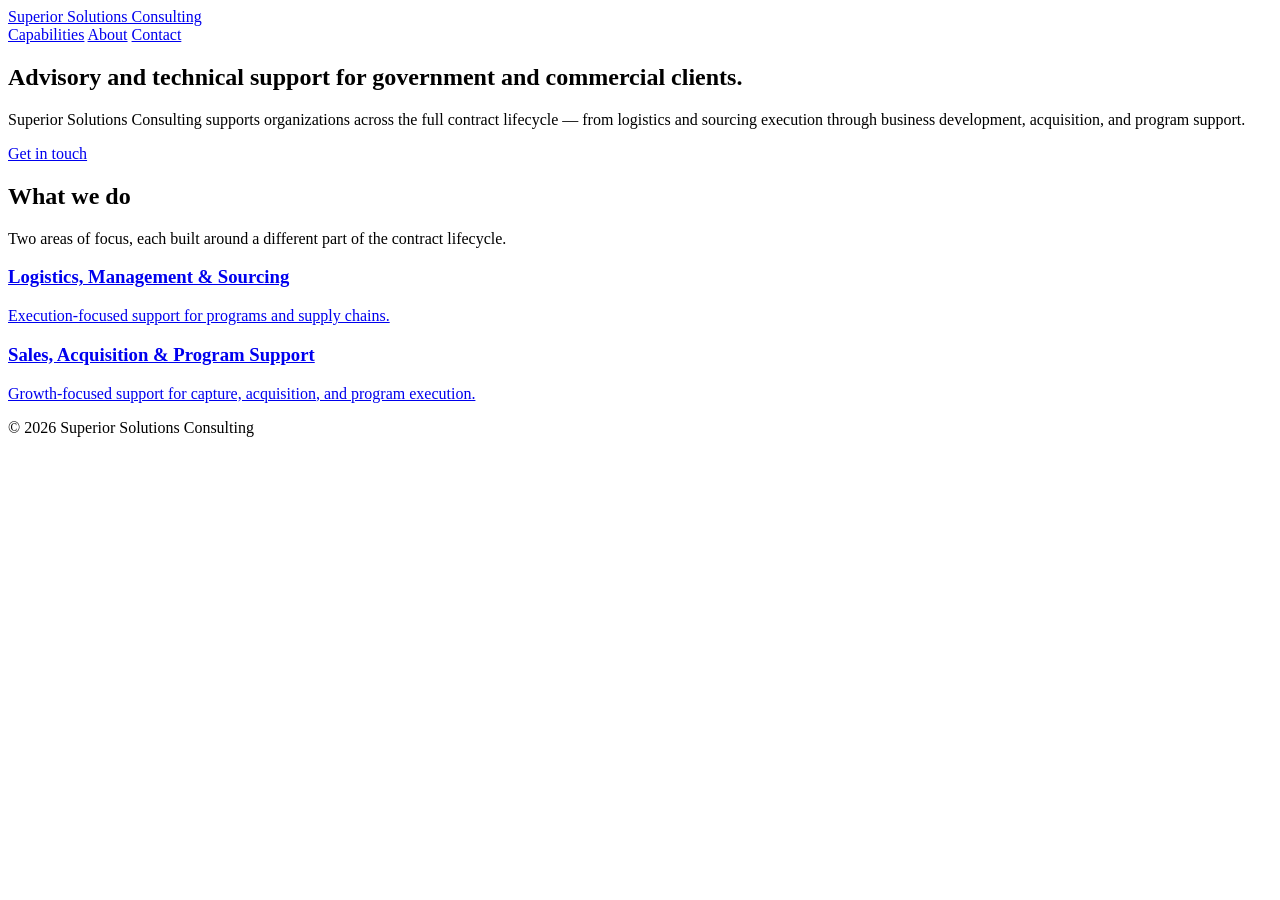
==== site/index.html @ b7c69f6f "Add initial Superior Solutions Consulting static site Co-Authored-By: Claude Opus 5.5 <noreply@anthr" ====
<!doctype html>
<html lang="en">
<head>
<meta charset="utf-8">
<meta name="viewport" content="width=device-width, initial-scale=1">
<title>Superior Solutions Consulting</title>
<meta name="description" content="Advisory and technical support services for government and commercial clients.">
<link rel="preconnect" href="https://fonts.googleapis.com">
<link rel="preconnect" href="https://fonts.gstatic.com" crossorigin>
<link href="https://fonts.googleapis.com/css2?family=IBM+Plex+Sans:wght@500;600&family=Source+Serif+4:ital,opsz,wght@0,8..60,400;1,8..60,400;0,8..60,600&display=swap" rel="stylesheet">
<link rel="stylesheet" href="css/style.css">
</head>
<body>

<header class="site-header">
  <div class="wrap">
    <a class="wordmark" href="index.html">Superior Solutions Consulting</a>
    <nav>
      <a href="capabilities.html">Capabilities</a>
      <a href="about.html">About</a>
      <a href="contact.html">Contact</a>
    </nav>
  </div>
</header>

<section class="hero">
  <div class="wrap">
    <h1>Advisory and technical support for government and commercial clients.</h1>
    <p class="lede">Superior Solutions Consulting supports organizations across the full contract lifecycle — from logistics and sourcing execution through business development, acquisition, and program support.</p>
    <a class="cta" href="contact.html">Get in touch</a>
  </div>
</section>

<section>
  <div class="wrap">
    <h2 class="section-title">What we do</h2>
    <p class="section-intro">Two areas of focus, each built around a different part of the contract lifecycle.</p>
    <div class="capability-grid">
      <a class="silo-card" href="capabilities.html#logistics">
        <h3>Logistics, Management &amp; Sourcing</h3>
        <p>Execution-focused support for programs and supply chains.</p>
      </a>
      <a class="silo-card" href="capabilities.html#acquisition">
        <h3>Sales, Acquisition &amp; Program Support</h3>
        <p>Growth-focused support for capture, acquisition, and program execution.</p>
      </a>
    </div>
  </div>
</section>

<footer class="site-footer">
  <div class="wrap">
    <span>© 2026 Superior Solutions Consulting</span>
  </div>
</footer>

</body>
</html>
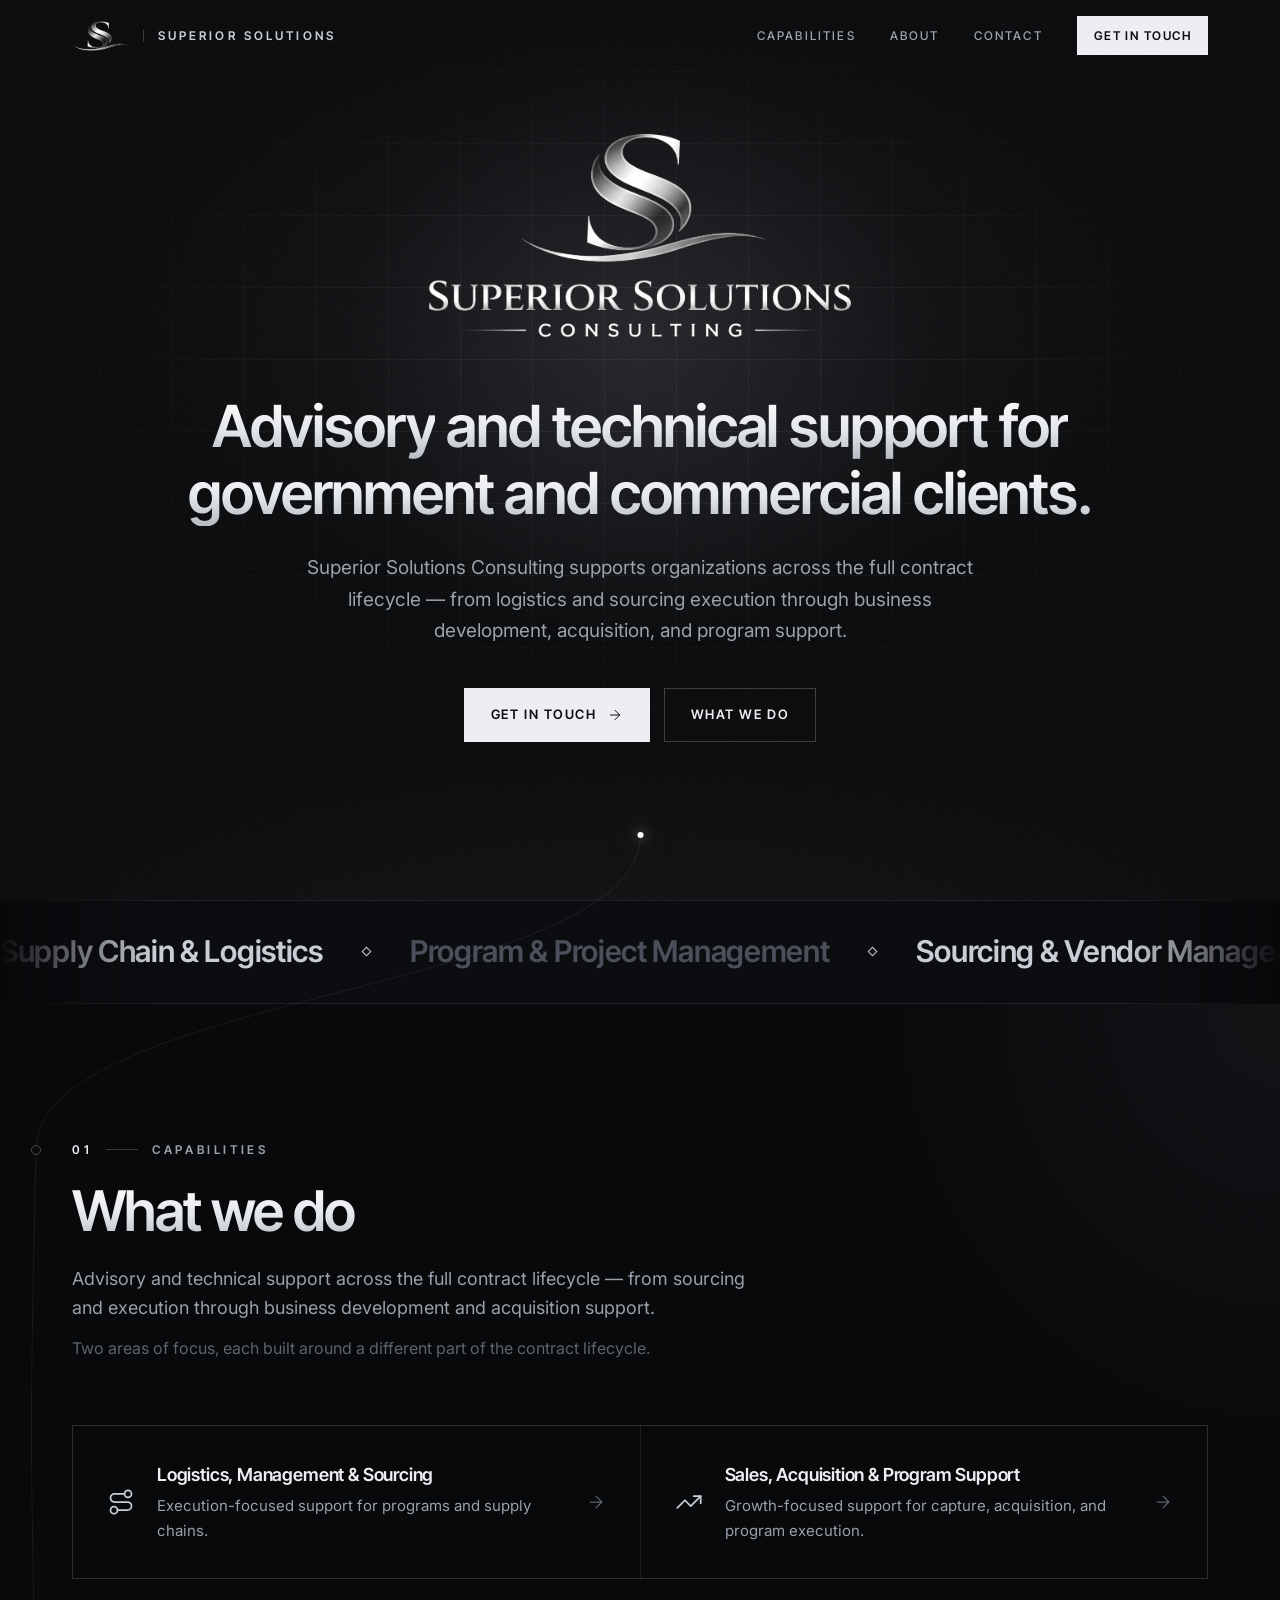
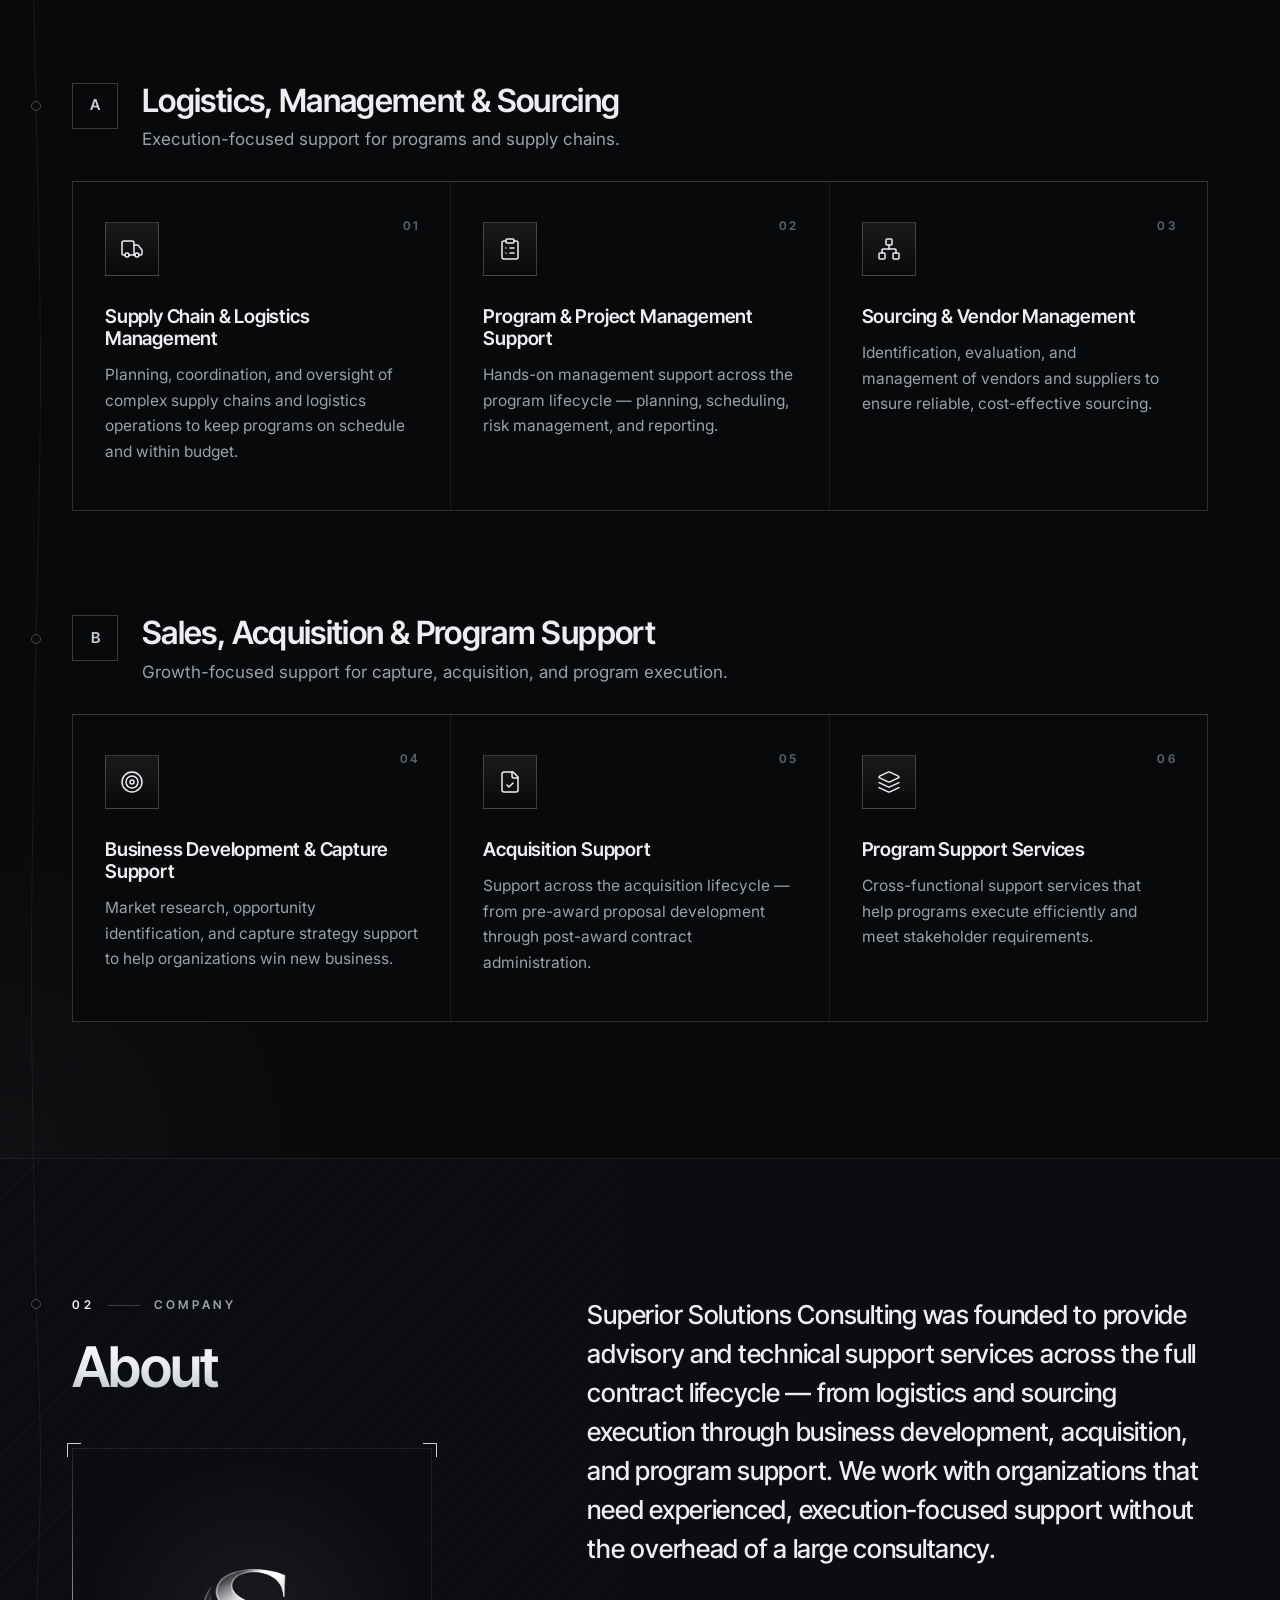
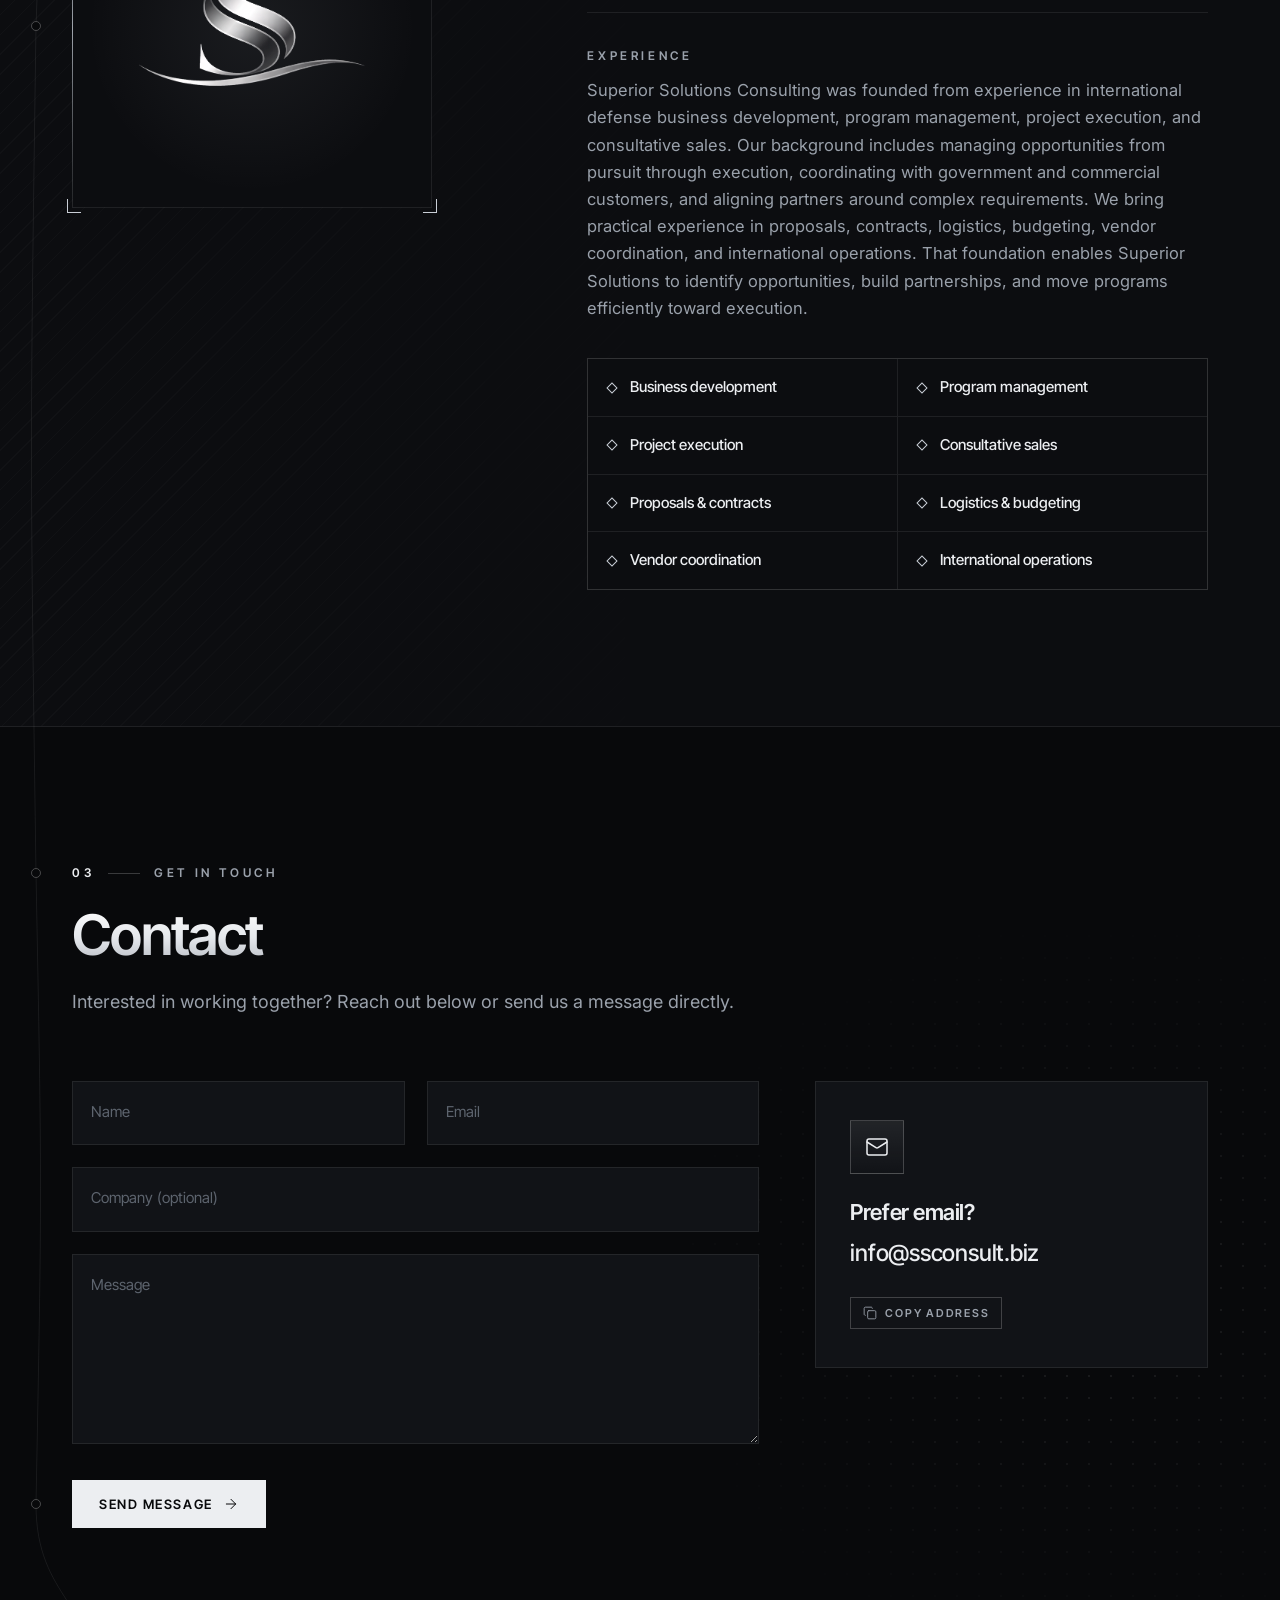
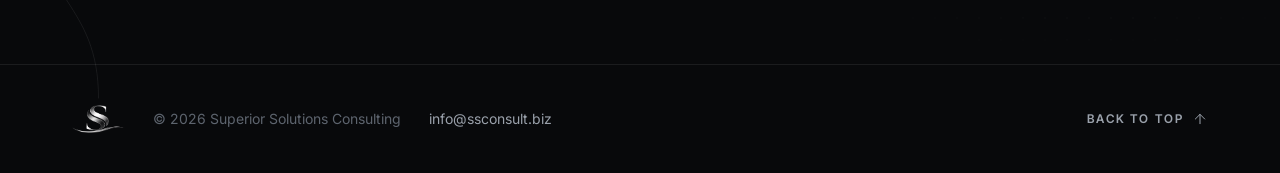
==== commit 09a33c46: "Redesign site as a single dark scrolling page Combine the four pages into one page with Capabilities" ====
--- a/site/index.html
+++ b/site/index.html
@@ -1,58 +1,284 @@
-<!doctype html>
+<!DOCTYPE html>
 <html lang="en">
 <head>
 <meta charset="utf-8">
 <meta name="viewport" content="width=device-width, initial-scale=1">
 <title>Superior Solutions Consulting</title>
 <meta name="description" content="Advisory and technical support services for government and commercial clients.">
+<meta name="theme-color" content="#08090b">
+<meta property="og:type" content="website">
+<meta property="og:title" content="Superior Solutions Consulting">
+<meta property="og:description" content="Advisory and technical support services for government and commercial clients.">
+<link rel="icon" type="image/png" href="favicon.png">
+<link rel="apple-touch-icon" href="apple-touch-icon.png">
 <link rel="preconnect" href="https://fonts.googleapis.com">
 <link rel="preconnect" href="https://fonts.gstatic.com" crossorigin>
-<link href="https://fonts.googleapis.com/css2?family=IBM+Plex+Sans:wght@500;600&family=Source+Serif+4:ital,opsz,wght@0,8..60,400;1,8..60,400;0,8..60,600&display=swap" rel="stylesheet">
+<link href="https://fonts.googleapis.com/css2?family=Inter:wght@400;500&family=Inter+Tight:wght@500;600;700&display=swap" rel="stylesheet">
 <link rel="stylesheet" href="css/style.css">
+<script>document.documentElement.classList.add('js');</script>
 </head>
 <body>
 
+<!-- Icon set: Lucide (ISC license), https://lucide.dev -->
+<svg width="0" height="0" style="position:absolute" aria-hidden="true">
+  <symbol id="i-route" viewBox="0 0 24 24"><circle cx="6" cy="19" r="3"/><path d="M9 19h8.5a3.5 3.5 0 0 0 0-7h-11a3.5 3.5 0 0 1 0-7H15"/><circle cx="18" cy="5" r="3"/></symbol>
+  <symbol id="i-trending" viewBox="0 0 24 24"><polyline points="22 7 13.5 15.5 8.5 10.5 2 17"/><polyline points="16 7 22 7 22 13"/></symbol>
+  <symbol id="i-truck" viewBox="0 0 24 24"><path d="M14 18V6a2 2 0 0 0-2-2H4a2 2 0 0 0-2 2v11a1 1 0 0 0 1 1h2"/><path d="M15 18H9"/><path d="M19 18h2a1 1 0 0 0 1-1v-3.65a1 1 0 0 0-.22-.624l-3.48-4.35A1 1 0 0 0 17.52 8H14"/><circle cx="17" cy="18" r="2"/><circle cx="7" cy="18" r="2"/></symbol>
+  <symbol id="i-clipboard" viewBox="0 0 24 24"><rect width="8" height="4" x="8" y="2" rx="1"/><path d="M16 4h2a2 2 0 0 1 2 2v14a2 2 0 0 1-2 2H6a2 2 0 0 1-2-2V6a2 2 0 0 1 2-2h2"/><path d="M12 11h4"/><path d="M12 16h4"/><path d="M8 11h.01"/><path d="M8 16h.01"/></symbol>
+  <symbol id="i-network" viewBox="0 0 24 24"><rect x="16" y="16" width="6" height="6" rx="1"/><rect x="2" y="16" width="6" height="6" rx="1"/><rect x="9" y="2" width="6" height="6" rx="1"/><path d="M5 16v-3a1 1 0 0 1 1-1h12a1 1 0 0 1 1 1v3"/><path d="M12 12V8"/></symbol>
+  <symbol id="i-target" viewBox="0 0 24 24"><circle cx="12" cy="12" r="10"/><circle cx="12" cy="12" r="6"/><circle cx="12" cy="12" r="2"/></symbol>
+  <symbol id="i-file-check" viewBox="0 0 24 24"><path d="M15 2H6a2 2 0 0 0-2 2v16a2 2 0 0 0 2 2h12a2 2 0 0 0 2-2V7Z"/><path d="M14 2v4a2 2 0 0 0 2 2h4"/><path d="m9 15 2 2 4-4"/></symbol>
+  <symbol id="i-layers" viewBox="0 0 24 24"><path d="M12.83 2.18a2 2 0 0 0-1.66 0L2.6 6.08a1 1 0 0 0 0 1.83l8.58 3.91a2 2 0 0 0 1.66 0l8.58-3.9a1 1 0 0 0 0-1.83Z"/><path d="m22 17.65-9.17 4.16a2 2 0 0 1-1.66 0L2 17.65"/><path d="m22 12.65-9.17 4.16a2 2 0 0 1-1.66 0L2 12.65"/></symbol>
+  <symbol id="i-mail" viewBox="0 0 24 24"><rect width="20" height="16" x="2" y="4" rx="2"/><path d="m22 7-8.97 5.7a1.94 1.94 0 0 1-2.06 0L2 7"/></symbol>
+  <symbol id="i-copy" viewBox="0 0 24 24"><rect width="14" height="14" x="8" y="8" rx="2"/><path d="M4 16c-1.1 0-2-.9-2-2V4c0-1.1.9-2 2-2h10c1.1 0 2 .9 2 2"/></symbol>
+  <symbol id="i-check" viewBox="0 0 24 24"><path d="M20 6 9 17l-5-5"/></symbol>
+  <symbol id="i-arrow" viewBox="0 0 24 24"><path d="M5 12h14"/><path d="m12 5 7 7-7 7"/></symbol>
+  <symbol id="i-arrow-up" viewBox="0 0 24 24"><path d="m5 12 7-7 7 7"/><path d="M12 19V5"/></symbol>
+</svg>
+
 <header class="site-header">
+  <div class="wrap header-inner">
+    <a class="brand" href="#top" aria-label="Superior Solutions Consulting — back to top">
+      <img src="Assets/ss-mark.png" alt="" width="607" height="321">
+      <span class="brand-name">Superior Solutions</span>
+    </a>
+    <button class="menu-toggle" type="button" aria-expanded="false" aria-controls="site-nav">
+      <span class="sr-only">Menu</span><span class="bar"></span><span class="bar"></span>
+    </button>
+    <nav id="site-nav" class="site-nav">
+      <a href="#capabilities">Capabilities</a>
+      <a href="#about">About</a>
+      <a href="#contact">Contact</a>
+      <a class="btn btn-small" href="#contact">Get in touch</a>
+    </nav>
+  </div>
+  <div class="scroll-progress" aria-hidden="true"></div>
+</header>
+
+<main>
+
+<!-- Hero -->
+<section id="top" class="hero">
+  <div class="hero-grid" aria-hidden="true"></div>
+  <div class="hero-grid hero-grid-lit" aria-hidden="true"></div>
+  <div class="hero-spot" aria-hidden="true"></div>
+  <div class="wrap hero-inner">
+    <div class="hero-logo-wrap reveal">
+      <img class="hero-logo" src="Assets/ss-logo-lockup.png" alt="Superior Solutions Consulting" width="1046" height="512">
+    </div>
+    <h1 class="split">Advisory and technical support for government and commercial clients.</h1>
+    <p class="lede reveal" style="--d: 5">Superior Solutions Consulting supports organizations across the full contract lifecycle — from logistics and sourcing execution through business development, acquisition, and program support.</p>
+    <div class="hero-actions reveal" style="--d: 6">
+      <a class="btn" href="#contact">Get in touch <svg class="icon"><use href="#i-arrow"/></svg></a>
+      <a class="btn btn-ghost" href="#capabilities">What we do</a>
+    </div>
+  </div>
+  <span class="thread-start" aria-hidden="true" data-thread-start></span>
+</section>
+
+<!-- Service ticker -->
+<div class="ticker" aria-hidden="true">
+  <div class="ticker-track">
+    <span>Supply Chain &amp; Logistics</span><i></i>
+    <span class="dim">Program &amp; Project Management</span><i></i>
+    <span>Sourcing &amp; Vendor Management</span><i></i>
+    <span class="dim">Business Development &amp; Capture</span><i></i>
+    <span>Acquisition Support</span><i></i>
+    <span class="dim">Program Support Services</span><i></i>
+    <span>Supply Chain &amp; Logistics</span><i></i>
+    <span class="dim">Program &amp; Project Management</span><i></i>
+    <span>Sourcing &amp; Vendor Management</span><i></i>
+    <span class="dim">Business Development &amp; Capture</span><i></i>
+    <span>Acquisition Support</span><i></i>
+    <span class="dim">Program Support Services</span><i></i>
+  </div>
+</div>
+
+<!-- Capabilities -->
+<section id="capabilities" class="section section-caps">
   <div class="wrap">
-    <a class="wordmark" href="index.html">Superior Solutions Consulting</a>
-    <nav>
-      <a href="capabilities.html">Capabilities</a>
-      <a href="about.html">About</a>
-      <a href="contact.html">Contact</a>
-    </nav>
-  </div>
-</header>
-
-<section class="hero">
+    <div class="section-head reveal">
+      <p class="eyebrow" data-node><span>01</span> Capabilities</p>
+      <h2>What we do</h2>
+      <p class="section-intro">Advisory and technical support across the full contract lifecycle — from sourcing and execution through business development and acquisition support.</p>
+      <p class="section-intro muted">Two areas of focus, each built around a different part of the contract lifecycle.</p>
+    </div>
+
+    <div class="silo-index">
+      <a class="silo-link spot reveal" href="#logistics">
+        <svg class="icon icon-lg"><use href="#i-route"/></svg>
+        <span><strong>Logistics, Management &amp; Sourcing</strong><em>Execution-focused support for programs and supply chains.</em></span>
+        <svg class="icon arrow"><use href="#i-arrow"/></svg>
+      </a>
+      <a class="silo-link spot reveal" href="#acquisition" style="--d: 1">
+        <svg class="icon icon-lg"><use href="#i-trending"/></svg>
+        <span><strong>Sales, Acquisition &amp; Program Support</strong><em>Growth-focused support for capture, acquisition, and program execution.</em></span>
+        <svg class="icon arrow"><use href="#i-arrow"/></svg>
+      </a>
+    </div>
+
+    <div class="silo" id="logistics">
+      <div class="silo-head reveal">
+        <span class="silo-num" data-node>A</span>
+        <div>
+          <h3>Logistics, Management &amp; Sourcing</h3>
+          <p>Execution-focused support for programs and supply chains.</p>
+        </div>
+      </div>
+      <ul class="service-grid">
+        <li class="service spot reveal">
+          <span class="service-no">01</span>
+          <span class="service-icon"><svg class="icon"><use href="#i-truck"/></svg></span>
+          <h4>Supply Chain &amp; Logistics Management</h4>
+          <p>Planning, coordination, and oversight of complex supply chains and logistics operations to keep programs on schedule and within budget.</p>
+        </li>
+        <li class="service spot reveal" style="--d: 1">
+          <span class="service-no">02</span>
+          <span class="service-icon"><svg class="icon"><use href="#i-clipboard"/></svg></span>
+          <h4>Program &amp; Project Management Support</h4>
+          <p>Hands-on management support across the program lifecycle — planning, scheduling, risk management, and reporting.</p>
+        </li>
+        <li class="service spot reveal" style="--d: 2">
+          <span class="service-no">03</span>
+          <span class="service-icon"><svg class="icon"><use href="#i-network"/></svg></span>
+          <h4>Sourcing &amp; Vendor Management</h4>
+          <p>Identification, evaluation, and management of vendors and suppliers to ensure reliable, cost-effective sourcing.</p>
+        </li>
+      </ul>
+    </div>
+
+    <div class="silo" id="acquisition">
+      <div class="silo-head reveal">
+        <span class="silo-num" data-node>B</span>
+        <div>
+          <h3>Sales, Acquisition &amp; Program Support</h3>
+          <p>Growth-focused support for capture, acquisition, and program execution.</p>
+        </div>
+      </div>
+      <ul class="service-grid">
+        <li class="service spot reveal">
+          <span class="service-no">04</span>
+          <span class="service-icon"><svg class="icon"><use href="#i-target"/></svg></span>
+          <h4>Business Development &amp; Capture Support</h4>
+          <p>Market research, opportunity identification, and capture strategy support to help organizations win new business.</p>
+        </li>
+        <li class="service spot reveal" style="--d: 1">
+          <span class="service-no">05</span>
+          <span class="service-icon"><svg class="icon"><use href="#i-file-check"/></svg></span>
+          <h4>Acquisition Support</h4>
+          <p>Support across the acquisition lifecycle — from pre-award proposal development through post-award contract administration.</p>
+        </li>
+        <li class="service spot reveal" style="--d: 2">
+          <span class="service-no">06</span>
+          <span class="service-icon"><svg class="icon"><use href="#i-layers"/></svg></span>
+          <h4>Program Support Services</h4>
+          <p>Cross-functional support services that help programs execute efficiently and meet stakeholder requirements.</p>
+        </li>
+      </ul>
+    </div>
+  </div>
+</section>
+
+<!-- About -->
+<section id="about" class="section section-alt">
+  <div class="wrap about-layout">
+    <div class="about-side">
+      <div class="section-head reveal">
+        <p class="eyebrow" data-node><span>02</span> Company</p>
+        <h2>About</h2>
+      </div>
+      <div class="emblem reveal" aria-hidden="true" data-node>
+        <span class="corner tl"></span><span class="corner tr"></span><span class="corner bl"></span><span class="corner br"></span>
+        <img src="Assets/ss-mark.png" alt="" width="607" height="321">
+      </div>
+    </div>
+    <div class="about-body">
+      <p class="about-lead reveal">Superior Solutions Consulting was founded to provide advisory and technical support services across the full contract lifecycle — from logistics and sourcing execution through business development, acquisition, and program support. We work with organizations that need experienced, execution-focused support without the overhead of a large consultancy.</p>
+
+      <div class="experience reveal">
+        <h3 class="mini-head">Experience</h3>
+        <p>Superior Solutions Consulting was founded from experience in international defense business development, program management, project execution, and consultative sales. Our background includes managing opportunities from pursuit through execution, coordinating with government and commercial customers, and aligning partners around complex requirements. We bring practical experience in proposals, contracts, logistics, budgeting, vendor coordination, and international operations. That foundation enables Superior Solutions to identify opportunities, build partnerships, and move programs efficiently toward execution.</p>
+      </div>
+
+      <ul class="expertise">
+        <li class="reveal">Business development</li>
+        <li class="reveal" style="--d: 1">Program management</li>
+        <li class="reveal" style="--d: 2">Project execution</li>
+        <li class="reveal" style="--d: 3">Consultative sales</li>
+        <li class="reveal" style="--d: 4">Proposals &amp; contracts</li>
+        <li class="reveal" style="--d: 5">Logistics &amp; budgeting</li>
+        <li class="reveal" style="--d: 6">Vendor coordination</li>
+        <li class="reveal" style="--d: 7">International operations</li>
+      </ul>
+    </div>
+  </div>
+</section>
+
+<!-- Contact -->
+<section id="contact" class="section section-contact">
   <div class="wrap">
-    <h1>Advisory and technical support for government and commercial clients.</h1>
-    <p class="lede">Superior Solutions Consulting supports organizations across the full contract lifecycle — from logistics and sourcing execution through business development, acquisition, and program support.</p>
-    <a class="cta" href="contact.html">Get in touch</a>
-  </div>
-</section>
-
-<section>
-  <div class="wrap">
-    <h2 class="section-title">What we do</h2>
-    <p class="section-intro">Two areas of focus, each built around a different part of the contract lifecycle.</p>
-    <div class="capability-grid">
-      <a class="silo-card" href="capabilities.html#logistics">
-        <h3>Logistics, Management &amp; Sourcing</h3>
-        <p>Execution-focused support for programs and supply chains.</p>
-      </a>
-      <a class="silo-card" href="capabilities.html#acquisition">
-        <h3>Sales, Acquisition &amp; Program Support</h3>
-        <p>Growth-focused support for capture, acquisition, and program execution.</p>
-      </a>
-    </div>
-  </div>
-</section>
+    <div class="section-head reveal">
+      <p class="eyebrow" data-node><span>03</span> Get in touch</p>
+      <h2>Contact</h2>
+      <p class="section-intro">Interested in working together? Reach out below or send us a message directly.</p>
+    </div>
+
+    <div class="contact-layout">
+      <form class="contact-form reveal" name="contact" method="POST" data-netlify="true" netlify-honeypot="bot-field">
+        <input type="hidden" name="form-name" value="contact">
+        <p class="hidden">
+          <label>Don't fill this out if you're human: <input name="bot-field"></label>
+        </p>
+
+        <div class="field-row">
+          <div class="field">
+            <input type="text" id="name" name="name" autocomplete="name" placeholder=" " required>
+            <label for="name">Name</label>
+          </div>
+          <div class="field">
+            <input type="email" id="email" name="email" autocomplete="email" placeholder=" " required>
+            <label for="email">Email</label>
+          </div>
+        </div>
+
+        <div class="field">
+          <input type="text" id="company" name="company" autocomplete="organization" placeholder=" ">
+          <label for="company">Company (optional)</label>
+        </div>
+
+        <div class="field">
+          <textarea id="message" name="message" placeholder=" " required></textarea>
+          <label for="message">Message</label>
+        </div>
+
+        <button class="btn" type="submit" data-node>Send message <svg class="icon"><use href="#i-arrow"/></svg></button>
+      </form>
+
+      <aside class="contact-direct spot reveal" style="--d: 1">
+        <span class="service-icon"><svg class="icon"><use href="#i-mail"/></svg></span>
+        <h3>Prefer email?</h3>
+        <a class="email-link" href="mailto:info@ssconsult.biz">info@ssconsult.biz</a>
+        <button class="copy-btn" type="button" data-copy="info@ssconsult.biz">
+          <svg class="icon"><use href="#i-copy"/></svg><span>Copy address</span>
+        </button>
+      </aside>
+    </div>
+  </div>
+</section>
+
+</main>
 
 <footer class="site-footer">
-  <div class="wrap">
-    <span>© 2026 Superior Solutions Consulting</span>
+  <div class="wrap footer-inner">
+    <a class="footer-brand" href="#top" aria-label="Back to top">
+      <img class="footer-mark" src="Assets/ss-mark.png" alt="" width="607" height="321" data-thread-end>
+    </a>
+    <span class="footer-copy">© 2026 Superior Solutions Consulting</span>
+    <a class="footer-mail" href="mailto:info@ssconsult.biz">info@ssconsult.biz</a>
+    <a class="to-top" href="#top">Back to top <svg class="icon"><use href="#i-arrow-up"/></svg></a>
   </div>
 </footer>
 
+<script src="js/main.js" defer></script>
 </body>
 </html>
--- a/site/css/style.css
+++ b/site/css/style.css
@@ -0,0 +1,886 @@
+/* Superior Solutions Consulting — site styles */
+
+@property --spin {
+  syntax: '<angle>';
+  inherits: false;
+  initial-value: 0deg;
+}
+
+:root {
+  --bg: #08090b;
+  --bg-alt: #0c0d10;
+  --surface: #111317;
+  --surface-hi: #16191e;
+  --text: #eceef1;
+  --muted: #9aa1ab;
+  --faint: #5d646e;
+  --silver: #c9ced6;
+  --chrome: linear-gradient(180deg, #ffffff 0%, #e4e7eb 55%, #b4b9c1 100%);
+  --line: rgba(255, 255, 255, 0.08);
+  --line-strong: rgba(255, 255, 255, 0.2);
+  --glow: rgba(214, 220, 230, 0.55);
+  --max: 1200px;
+  --measure: 680px;
+  --header-h: 72px;
+  --ease: cubic-bezier(.2, .7, .1, 1);
+  --sans: 'Inter', -apple-system, 'Segoe UI', Roboto, sans-serif;
+  --display: 'Inter Tight', 'Inter', -apple-system, 'Segoe UI', sans-serif;
+  color-scheme: dark;
+}
+
+* { box-sizing: border-box; }
+
+html {
+  -webkit-text-size-adjust: 100%;
+  scroll-behavior: smooth;
+  scroll-padding-top: var(--header-h);
+}
+
+body {
+  position: relative;
+  margin: 0;
+  background: var(--bg);
+  color: var(--text);
+  font-family: var(--sans);
+  font-size: 17px;
+  line-height: 1.65;
+  -webkit-font-smoothing: antialiased;
+  overflow-x: hidden;
+}
+
+/* Film grain over the whole page */
+body::after {
+  content: "";
+  position: fixed;
+  inset: 0;
+  z-index: 100;
+  pointer-events: none;
+  opacity: .05;
+  background-image: url("data:image/svg+xml,%3Csvg xmlns='http://www.w3.org/2000/svg' width='180' height='180'%3E%3Cfilter id='n'%3E%3CfeTurbulence type='fractalNoise' baseFrequency='.85' numOctaves='3' stitchTiles='stitch'/%3E%3CfeColorMatrix values='0 0 0 0 1 0 0 0 0 1 0 0 0 0 1 0 0 0 .9 0'/%3E%3C/filter%3E%3Crect width='100%25' height='100%25' filter='url(%23n)'/%3E%3C/svg%3E");
+}
+
+h1, h2, h3, h4 {
+  font-family: var(--display);
+  margin: 0;
+  letter-spacing: -0.02em;
+  line-height: 1.15;
+}
+
+p { margin: 0; }
+a { color: inherit; text-decoration: none; }
+img { max-width: 100%; height: auto; display: block; }
+
+::selection { background: var(--silver); color: var(--bg); }
+
+:focus-visible { outline: 1px solid var(--silver); outline-offset: 3px; }
+
+.wrap {
+  max-width: var(--max);
+  margin: 0 auto;
+  padding: 0 32px;
+}
+
+.sr-only, .hidden {
+  position: absolute;
+  width: 1px; height: 1px;
+  overflow: hidden;
+  clip: rect(0 0 0 0);
+  white-space: nowrap;
+}
+
+
+/* Icons */
+.icon {
+  width: 20px; height: 20px;
+  fill: none;
+  stroke: currentColor;
+  stroke-width: 1.5;
+  stroke-linecap: round;
+  stroke-linejoin: round;
+  flex-shrink: 0;
+}
+.icon-lg { width: 28px; height: 28px; }
+
+/* Buttons */
+.btn {
+  position: relative;
+  overflow: hidden;
+  display: inline-flex;
+  align-items: center;
+  gap: 10px;
+  padding: 15px 26px;
+  background: var(--text);
+  color: var(--bg);
+  border: 1px solid var(--text);
+  font-family: var(--display);
+  font-size: 13px;
+  font-weight: 600;
+  letter-spacing: 0.12em;
+  text-transform: uppercase;
+  cursor: pointer;
+  transition: background .3s, color .3s, border-color .3s, box-shadow .3s;
+}
+.btn::before {
+  content: "";
+  position: absolute;
+  top: 0; bottom: 0; left: -60%;
+  width: 40%;
+  background: linear-gradient(100deg, transparent, rgba(255,255,255,.55), transparent);
+  transform: skewX(-20deg);
+  transition: left .7s var(--ease);
+  pointer-events: none;
+}
+.btn:hover::before { left: 130%; }
+.btn .icon { width: 16px; height: 16px; transition: transform .3s var(--ease); }
+.btn:hover { box-shadow: 0 0 32px rgba(214, 220, 230, .25); }
+.btn:hover .icon { transform: translateX(4px); }
+.btn-ghost { background: transparent; color: var(--text); border-color: var(--line-strong); }
+.btn-ghost::before { background: linear-gradient(100deg, transparent, rgba(255,255,255,.12), transparent); }
+.btn-ghost:hover { border-color: var(--text); box-shadow: none; }
+.btn-small { padding: 9px 16px; font-size: 12px; }
+
+/* Header */
+.site-header {
+  position: fixed;
+  inset: 0 0 auto 0;
+  z-index: 50;
+  height: var(--header-h);
+  border-bottom: 1px solid transparent;
+  transition: background .3s, border-color .3s, transform .45s var(--ease);
+}
+.site-header.scrolled {
+  background: rgba(8, 9, 11, 0.8);
+  -webkit-backdrop-filter: blur(14px);
+  backdrop-filter: blur(14px);
+  border-bottom-color: var(--line);
+}
+.site-header.tucked { transform: translateY(-100%); }
+.scroll-progress {
+  position: absolute;
+  left: 0; bottom: -1px;
+  height: 1px; width: 100%;
+  background: linear-gradient(90deg, transparent, var(--silver));
+  transform-origin: left;
+  transform: scaleX(var(--progress, 0));
+}
+.header-inner {
+  height: 100%;
+  display: flex;
+  align-items: center;
+  justify-content: space-between;
+  gap: 24px;
+}
+.brand { display: flex; align-items: center; gap: 14px; }
+.brand img { height: 30px; width: auto; }
+.brand-name {
+  padding-left: 14px;
+  border-left: 1px solid var(--line-strong);
+  font-family: var(--display);
+  font-size: 12px;
+  font-weight: 600;
+  line-height: 1;
+  letter-spacing: 0.26em;
+  text-transform: uppercase;
+  color: var(--silver);
+}
+.site-nav { display: flex; align-items: center; gap: 34px; }
+.site-nav a:not(.btn) {
+  position: relative;
+  font-family: var(--display);
+  font-size: 12px;
+  font-weight: 500;
+  letter-spacing: 0.18em;
+  text-transform: uppercase;
+  color: var(--muted);
+  transition: color .2s;
+}
+.site-nav a:not(.btn)::after {
+  content: "";
+  position: absolute;
+  left: 0; right: 100%; bottom: -8px;
+  height: 1px;
+  background: var(--text);
+  transition: right .35s var(--ease);
+}
+.site-nav a:not(.btn):hover,
+.site-nav a.active { color: var(--text); }
+.site-nav a:not(.btn):hover::after,
+.site-nav a.active::after { right: 0; }
+
+.menu-toggle {
+  display: none;
+  width: 44px; height: 44px;
+  background: none;
+  border: 1px solid var(--line-strong);
+  cursor: pointer;
+  padding: 0;
+  position: relative;
+}
+.menu-toggle .bar {
+  position: absolute;
+  left: 12px; right: 12px;
+  height: 1px;
+  background: var(--text);
+  transition: transform .25s, top .25s;
+}
+.menu-toggle .bar:nth-of-type(2) { top: 17px; }
+.menu-toggle .bar:nth-of-type(3) { top: 25px; }
+.menu-toggle[aria-expanded="true"] .bar:nth-of-type(2) { top: 21px; transform: rotate(45deg); }
+.menu-toggle[aria-expanded="true"] .bar:nth-of-type(3) { top: 21px; transform: rotate(-45deg); }
+
+/* Hero */
+.hero {
+  --hx: 50%;
+  --hy: 40%;
+  position: relative;
+  min-height: 100vh;
+  min-height: 100svh;
+  display: flex;
+  align-items: center;
+  padding: calc(var(--header-h) + 40px) 0 140px;
+  overflow: hidden;
+  background:
+    radial-gradient(ellipse 60% 50% at 50% 36%, rgba(201, 206, 214, 0.07), transparent 70%),
+    radial-gradient(ellipse 80% 40% at 50% 110%, rgba(201, 206, 214, 0.05), transparent 70%),
+    var(--bg);
+}
+.hero-grid {
+  position: absolute;
+  inset: -1px;
+  background-image:
+    linear-gradient(rgba(255,255,255,.06) 1px, transparent 1px),
+    linear-gradient(90deg, rgba(255,255,255,.06) 1px, transparent 1px);
+  background-size: 72px 72px;
+  background-position: center top;
+  -webkit-mask-image: radial-gradient(ellipse 70% 60% at 50% 42%, #000 15%, transparent 75%);
+  mask-image: radial-gradient(ellipse 70% 60% at 50% 42%, #000 15%, transparent 75%);
+}
+/* A brighter copy of the grid that only shows around the cursor */
+.hero-grid-lit {
+  background-image:
+    linear-gradient(rgba(255,255,255,.22) 1px, transparent 1px),
+    linear-gradient(90deg, rgba(255,255,255,.22) 1px, transparent 1px);
+  -webkit-mask-image: radial-gradient(circle 260px at var(--hx) var(--hy), #000, transparent 70%);
+  mask-image: radial-gradient(circle 260px at var(--hx) var(--hy), #000, transparent 70%);
+  opacity: 0;
+  transition: opacity .6s;
+}
+.hero:hover .hero-grid-lit { opacity: 1; }
+.hero-spot {
+  position: absolute;
+  inset: 0;
+  background: radial-gradient(circle 420px at var(--hx) var(--hy), rgba(214, 220, 230, .07), transparent 70%);
+  pointer-events: none;
+}
+.hero-inner {
+  position: relative;
+  display: flex;
+  flex-direction: column;
+  align-items: center;
+  text-align: center;
+}
+.hero-logo-wrap {
+  margin-bottom: 52px;
+  perspective: 900px;
+}
+.hero-logo {
+  width: min(430px, 76vw);
+  transform: rotateX(var(--tx, 0deg)) rotateY(var(--ty, 0deg));
+  transition: transform .5s var(--ease);
+  animation: float 7s ease-in-out infinite;
+}
+@keyframes float {
+  50% { translate: 0 -8px; }
+}
+.hero h1 {
+  max-width: 1000px;
+  font-size: clamp(32px, 5vw, 58px);
+  font-weight: 600;
+}
+.hero h1 .w {
+  display: inline-block;
+  background: var(--chrome);
+  -webkit-background-clip: text;
+  background-clip: text;
+  color: transparent;
+}
+.no-split .hero h1, .hero h1:not(.is-split) {
+  background: var(--chrome);
+  -webkit-background-clip: text;
+  background-clip: text;
+  color: transparent;
+}
+.hero .lede {
+  max-width: var(--measure);
+  margin-top: 26px;
+  font-size: clamp(17px, 1.6vw, 19px);
+  color: var(--muted);
+}
+.hero-actions { display: flex; flex-wrap: wrap; justify-content: center; gap: 14px; margin-top: 42px; }
+
+/* Invisible anchor where the scroll thread begins */
+.thread-start {
+  position: absolute;
+  left: 50%; bottom: 64px;
+  width: 1px; height: 1px;
+}
+
+/* Ticker */
+.ticker {
+  position: relative;
+  overflow: hidden;
+  padding: 26px 0;
+  border-top: 1px solid var(--line);
+  border-bottom: 1px solid var(--line);
+  background: var(--bg-alt);
+  -webkit-mask-image: linear-gradient(90deg, transparent, #000 12%, #000 88%, transparent);
+  mask-image: linear-gradient(90deg, transparent, #000 12%, #000 88%, transparent);
+}
+.ticker-track {
+  display: flex;
+  align-items: center;
+  gap: 40px;
+  width: max-content;
+  animation: ticker 48s linear infinite;
+}
+.ticker:hover .ticker-track { animation-play-state: paused; }
+.ticker span {
+  font-family: var(--display);
+  font-size: clamp(20px, 2.4vw, 30px);
+  font-weight: 600;
+  letter-spacing: -0.01em;
+  white-space: nowrap;
+  color: var(--silver);
+}
+.ticker span.dim { color: #4a5059; }
+.ticker i {
+  width: 7px; height: 7px;
+  border: 1px solid var(--silver);
+  transform: rotate(45deg);
+  flex-shrink: 0;
+}
+@keyframes ticker { to { transform: translateX(calc(-50% - 20px)); } }
+
+/* Sections */
+.section { position: relative; padding: 136px 0; }
+.section > .wrap { position: relative; }
+.section-alt { background: var(--bg-alt); border-top: 1px solid var(--line); border-bottom: 1px solid var(--line); }
+
+/* Background textures */
+.section-caps::before {
+  content: "";
+  position: absolute;
+  inset: 0;
+  pointer-events: none;
+  background:
+    radial-gradient(ellipse 50% 40% at 100% 0%, rgba(201, 206, 214, .05), transparent 70%),
+    radial-gradient(ellipse 40% 30% at 0% 100%, rgba(201, 206, 214, .04), transparent 70%);
+}
+.section-alt::before {
+  content: "";
+  position: absolute;
+  inset: 0;
+  pointer-events: none;
+  background-image: repeating-linear-gradient(135deg, rgba(255,255,255,.022) 0 1px, transparent 1px 14px);
+  -webkit-mask-image: linear-gradient(90deg, #000, transparent 65%);
+  mask-image: linear-gradient(90deg, #000, transparent 65%);
+}
+.section-contact::before {
+  content: "";
+  position: absolute;
+  inset: 0;
+  pointer-events: none;
+  background-image: radial-gradient(rgba(255,255,255,.09) 1px, transparent 1px);
+  background-size: 22px 22px;
+  -webkit-mask-image: radial-gradient(ellipse 50% 60% at 85% 60%, #000, transparent 70%);
+  mask-image: radial-gradient(ellipse 50% 60% at 85% 60%, #000, transparent 70%);
+}
+
+.section-head { margin-bottom: 64px; }
+.eyebrow {
+  display: flex;
+  align-items: center;
+  gap: 14px;
+  margin-bottom: 20px;
+  font-family: var(--display);
+  font-size: 12px;
+  font-weight: 600;
+  letter-spacing: 0.3em;
+  text-transform: uppercase;
+  color: var(--muted);
+}
+.eyebrow span { display: inline-flex; align-items: center; gap: 14px; color: var(--text); }
+.eyebrow span::after {
+  content: "";
+  width: 32px; height: 1px;
+  background: var(--line-strong);
+  transition: width .6s var(--ease), background .6s;
+}
+.eyebrow.lit span::after { width: 56px; background: var(--silver); }
+.section h2 {
+  font-size: clamp(36px, 4.6vw, 56px);
+  font-weight: 600;
+  letter-spacing: -0.03em;
+  background: var(--chrome);
+  -webkit-background-clip: text;
+  background-clip: text;
+  color: transparent;
+}
+.section-intro {
+  max-width: var(--measure);
+  margin-top: 20px;
+  font-size: 18px;
+  color: var(--muted);
+}
+.section-intro.muted { margin-top: 12px; font-size: 16px; color: var(--faint); }
+
+/* Cursor spotlight for cards */
+.spot { position: relative; isolation: isolate; }
+.spot::after {
+  content: "";
+  position: absolute;
+  inset: 0;
+  z-index: -1;
+  pointer-events: none;
+  background: radial-gradient(circle 280px at var(--mx, 50%) var(--my, 50%), rgba(214, 220, 230, .08), transparent 70%);
+  opacity: 0;
+  transition: opacity .4s;
+}
+.spot:hover::after { opacity: 1; }
+
+/* Silo index */
+.silo-index {
+  display: grid;
+  grid-template-columns: 1fr 1fr;
+  gap: 1px;
+  background: var(--line);
+  border: 1px solid var(--line);
+  margin-bottom: 104px;
+}
+.silo-link {
+  display: flex;
+  align-items: center;
+  gap: 22px;
+  padding: 34px;
+  background: var(--bg);
+}
+.silo-link > .icon-lg { color: var(--silver); }
+.silo-link span { flex: 1; display: flex; flex-direction: column; gap: 4px; }
+.silo-link strong { font-family: var(--display); font-size: 18px; font-weight: 600; letter-spacing: -0.01em; }
+.silo-link em { font-style: normal; font-size: 15px; color: var(--muted); }
+.silo-link .arrow { color: var(--faint); transition: transform .3s var(--ease), color .3s; }
+.silo-link:hover .arrow { color: var(--text); transform: translateX(5px); }
+
+/* Silos */
+.silo + .silo { margin-top: 104px; }
+.silo-head {
+  display: flex;
+  align-items: flex-start;
+  gap: 24px;
+  padding-bottom: 28px;
+  border-bottom: 1px solid var(--line-strong);
+}
+.silo-num {
+  display: grid;
+  place-items: center;
+  width: 46px; height: 46px;
+  border: 1px solid var(--line-strong);
+  font-family: var(--display);
+  font-weight: 600;
+  font-size: 15px;
+  color: var(--silver);
+  flex-shrink: 0;
+  transition: border-color .6s, box-shadow .6s, color .6s, background .6s;
+}
+.silo-num.lit {
+  border-color: var(--silver);
+  color: #fff;
+  background: rgba(214, 220, 230, .08);
+  box-shadow: 0 0 24px rgba(214, 220, 230, .22), inset 0 0 12px rgba(214, 220, 230, .12);
+}
+.silo-head h3 { font-size: clamp(24px, 2.6vw, 32px); font-weight: 600; }
+.silo-head p { margin-top: 6px; color: var(--muted); }
+
+.service-grid {
+  list-style: none;
+  margin: 0;
+  padding: 0;
+  display: grid;
+  grid-template-columns: repeat(3, 1fr);
+  gap: 1px;
+  background: var(--line);
+  border: 1px solid var(--line);
+  border-top: 0;
+}
+.service {
+  padding: 40px 32px 46px;
+  background: var(--bg);
+  overflow: hidden;
+}
+.service::before {
+  content: "";
+  position: absolute;
+  left: 0; top: 0;
+  height: 1px; width: 0;
+  background: linear-gradient(90deg, var(--silver), transparent);
+  transition: width .6s var(--ease);
+}
+.service:hover::before { width: 100%; }
+.service-no {
+  position: absolute;
+  top: 34px; right: 30px;
+  font-family: var(--display);
+  font-size: 12px;
+  font-weight: 600;
+  letter-spacing: 0.2em;
+  color: var(--faint);
+}
+.service-icon {
+  display: grid;
+  place-items: center;
+  width: 54px; height: 54px;
+  margin-bottom: 30px;
+  border: 1px solid var(--line-strong);
+  background: linear-gradient(180deg, rgba(255,255,255,0.07), rgba(255,255,255,0));
+  color: var(--text);
+  transition: border-color .4s, box-shadow .4s, transform .4s var(--ease);
+}
+.service:hover .service-icon {
+  border-color: var(--silver);
+  box-shadow: 0 0 24px rgba(214, 220, 230, .18);
+  transform: translateY(-3px);
+}
+.service-icon .icon { width: 24px; height: 24px; }
+/* Icons draw themselves in as the card appears */
+.js .service.reveal .icon,
+.js .contact-direct.reveal .service-icon .icon {
+  stroke-dasharray: 100;
+  stroke-dashoffset: 100;
+  transition: stroke-dashoffset 1.6s var(--ease) calc(var(--d, 0) * 120ms + 250ms);
+}
+.js .service.reveal.in .icon,
+.js .contact-direct.reveal.in .service-icon .icon { stroke-dashoffset: 0; }
+.service h4 { font-size: 19px; font-weight: 600; letter-spacing: -0.01em; padding-right: 24px; }
+.service p { margin-top: 12px; font-size: 15.5px; color: var(--muted); }
+
+/* About */
+.about-layout {
+  display: grid;
+  grid-template-columns: 5fr 7fr;
+  gap: 72px;
+  align-items: start;
+}
+.about-side .section-head { margin-bottom: 48px; }
+.emblem {
+  position: relative;
+  display: grid;
+  place-items: center;
+  width: 100%;
+  max-width: 360px;
+  aspect-ratio: 1;
+  border: 1px solid transparent;
+  background:
+    radial-gradient(circle at 50% 50%, rgba(214, 220, 230, .07), transparent 65%) padding-box,
+    linear-gradient(var(--bg-alt), var(--bg-alt)) padding-box,
+    conic-gradient(from var(--spin), transparent 0 62%, rgba(214, 220, 230, .7) 75%, transparent 88%) border-box,
+    linear-gradient(var(--line), var(--line)) border-box;
+  animation: spin 9s linear infinite;
+}
+@keyframes spin { to { --spin: 360deg; } }
+.emblem img { width: 64%; }
+.emblem .corner {
+  position: absolute;
+  width: 14px; height: 14px;
+  border: 0 solid var(--silver);
+}
+.emblem .tl { top: -6px; left: -6px; border-top-width: 1px; border-left-width: 1px; }
+.emblem .tr { top: -6px; right: -6px; border-top-width: 1px; border-right-width: 1px; }
+.emblem .bl { bottom: -6px; left: -6px; border-bottom-width: 1px; border-left-width: 1px; }
+.emblem .br { bottom: -6px; right: -6px; border-bottom-width: 1px; border-right-width: 1px; }
+.emblem.lit { box-shadow: 0 0 60px rgba(214, 220, 230, .08); }
+
+.about-lead {
+  font-family: var(--display);
+  font-size: clamp(21px, 2.1vw, 26px);
+  font-weight: 500;
+  line-height: 1.5;
+  letter-spacing: -0.01em;
+  color: var(--text);
+}
+.experience {
+  margin-top: 44px;
+  padding-top: 36px;
+  border-top: 1px solid var(--line);
+}
+.mini-head {
+  margin-bottom: 14px;
+  font-size: 12px;
+  font-weight: 600;
+  letter-spacing: 0.3em;
+  text-transform: uppercase;
+  color: var(--muted);
+}
+.experience p { color: var(--muted); font-size: 16.5px; }
+.expertise {
+  list-style: none;
+  margin: 36px 0 0;
+  padding: 0;
+  display: grid;
+  grid-template-columns: 1fr 1fr;
+  gap: 1px;
+  background: var(--line);
+  border: 1px solid var(--line);
+}
+.expertise li {
+  display: flex;
+  align-items: center;
+  gap: 14px;
+  padding: 16px 20px;
+  background: var(--bg-alt);
+  font-family: var(--display);
+  font-size: 15px;
+  font-weight: 500;
+  color: var(--text);
+  transition: background .3s;
+}
+.expertise li::before {
+  content: "";
+  width: 6px; height: 6px;
+  border: 1px solid var(--silver);
+  transform: rotate(45deg);
+  flex-shrink: 0;
+  transition: background .3s;
+}
+.expertise li:hover { background: var(--surface); }
+.expertise li:hover::before { background: var(--silver); }
+
+/* Contact */
+.contact-layout {
+  display: grid;
+  grid-template-columns: 7fr 4fr;
+  gap: 56px;
+  align-items: start;
+}
+.contact-form { display: flex; flex-direction: column; gap: 22px; }
+.field-row { display: grid; grid-template-columns: 1fr 1fr; gap: 22px; }
+.field { position: relative; }
+.contact-form input,
+.contact-form textarea {
+  width: 100%;
+  padding: 26px 18px 10px;
+  background: var(--surface);
+  border: 1px solid var(--line);
+  border-radius: 0;
+  color: var(--text);
+  font: inherit;
+  font-size: 16px;
+  transition: border-color .3s, background .3s, box-shadow .3s;
+}
+.contact-form textarea { min-height: 190px; resize: vertical; padding-top: 32px; }
+/* Floating labels */
+.field label {
+  position: absolute;
+  left: 19px; top: 19px;
+  font-family: var(--display);
+  font-size: 15px;
+  color: var(--faint);
+  pointer-events: none;
+  transform-origin: left top;
+  transition: transform .25s var(--ease), color .25s, letter-spacing .25s;
+}
+.field input:focus + label,
+.field input:not(:placeholder-shown) + label,
+.field textarea:focus + label,
+.field textarea:not(:placeholder-shown) + label {
+  transform: translateY(-11px) scale(.72);
+  letter-spacing: 0.16em;
+  text-transform: uppercase;
+  color: var(--silver);
+}
+.contact-form input:hover,
+.contact-form textarea:hover { border-color: var(--line-strong); }
+.contact-form input:focus,
+.contact-form textarea:focus {
+  outline: none;
+  border-color: var(--silver);
+  background: var(--surface-hi);
+  box-shadow: 0 0 0 4px rgba(214, 220, 230, .06);
+}
+.contact-form .btn { align-self: flex-start; margin-top: 6px; }
+
+.contact-direct {
+  padding: 38px 34px;
+  border: 1px solid var(--line);
+  background: var(--surface);
+}
+.contact-direct .service-icon { margin-bottom: 26px; }
+.contact-direct h3 { font-size: 22px; font-weight: 600; margin-bottom: 10px; }
+.email-link {
+  display: inline-block;
+  font-family: var(--display);
+  font-size: clamp(19px, 1.9vw, 23px);
+  font-weight: 500;
+  letter-spacing: -0.01em;
+  background: linear-gradient(currentColor, currentColor) left bottom / 0 1px no-repeat;
+  transition: background-size .4s var(--ease);
+  padding-bottom: 2px;
+}
+.email-link:hover { background-size: 100% 1px; }
+.copy-btn {
+  display: inline-flex;
+  align-items: center;
+  gap: 8px;
+  margin-top: 22px;
+  padding: 8px 12px;
+  background: none;
+  border: 1px solid var(--line-strong);
+  color: var(--muted);
+  font-family: var(--display);
+  font-size: 11px;
+  font-weight: 600;
+  letter-spacing: 0.16em;
+  text-transform: uppercase;
+  cursor: pointer;
+  transition: color .2s, border-color .2s;
+}
+.copy-btn .icon { width: 14px; height: 14px; }
+.copy-btn:hover, .copy-btn.done { color: var(--text); border-color: var(--silver); }
+
+/* Footer */
+.site-footer { position: relative; border-top: 1px solid var(--line); padding: 40px 0; }
+.footer-inner {
+  display: flex;
+  align-items: center;
+  gap: 28px;
+  font-size: 14px;
+  color: var(--faint);
+}
+.footer-brand { display: flex; align-items: center; }
+.footer-mark { height: 28px; width: auto; }
+.footer-mail { color: var(--muted); transition: color .2s; }
+.footer-mail:hover { color: var(--text); }
+.to-top {
+  margin-left: auto;
+  display: inline-flex;
+  align-items: center;
+  gap: 8px;
+  font-family: var(--display);
+  font-size: 12px;
+  font-weight: 600;
+  letter-spacing: 0.16em;
+  text-transform: uppercase;
+  color: var(--muted);
+  transition: color .2s;
+}
+.to-top .icon { width: 16px; height: 16px; transition: transform .3s var(--ease); }
+.to-top:hover { color: var(--text); }
+.to-top:hover .icon { transform: translateY(-3px); }
+
+/* Scroll thread (drawn by js/main.js) */
+.thread {
+  position: absolute;
+  top: 0; left: 0;
+  z-index: 40;
+  pointer-events: none;
+  overflow: visible;
+}
+.thread path { fill: none; stroke-linecap: round; }
+.thread .track { stroke: rgba(255, 255, 255, .07); stroke-width: 1; }
+.thread .trail { stroke: url(#thread-grad); stroke-width: 1.5; }
+.thread .node {
+  fill: var(--bg);
+  stroke: rgba(255, 255, 255, .25);
+  stroke-width: 1;
+  transition: fill .5s, stroke .5s;
+}
+.thread .node-ring {
+  fill: none;
+  stroke: var(--silver);
+  stroke-width: 1;
+  opacity: 0;
+  transform-box: fill-box;
+  transform-origin: center;
+}
+.thread g.lit .node { fill: var(--silver); stroke: var(--silver); }
+.thread g.lit .node-ring { animation: ring 1.1s var(--ease) forwards; }
+@keyframes ring {
+  0% { opacity: .9; transform: scale(1); }
+  100% { opacity: 0; transform: scale(3.2); }
+}
+.thread .head { fill: #fff; filter: drop-shadow(0 0 6px var(--glow)) drop-shadow(0 0 14px var(--glow)); }
+
+/* Scroll reveal (only when JS is running) */
+.js .reveal {
+  opacity: 0;
+  transform: translateY(24px);
+  transition: opacity .9s var(--ease), transform .9s var(--ease);
+  transition-delay: calc(var(--d, 0) * 110ms);
+}
+.js .reveal.in { opacity: 1; transform: none; }
+.js .hero h1 .w {
+  opacity: 0;
+  transform: translateY(.5em);
+  filter: blur(8px);
+  transition: opacity .9s var(--ease), transform .9s var(--ease), filter .9s var(--ease);
+  transition-delay: calc(var(--i) * 55ms + 250ms);
+}
+.js .hero h1.in .w { opacity: 1; transform: none; filter: none; }
+
+@media (prefers-reduced-motion: reduce) {
+  html { scroll-behavior: auto; }
+  .js .reveal, .js .hero h1 .w { opacity: 1; transform: none; filter: none; transition: none; }
+  .js .service.reveal .icon, .js .contact-direct.reveal .service-icon .icon { stroke-dashoffset: 0; transition: none; }
+  .hero-logo, .emblem { animation: none; }
+  /* Keep the service ticker moving (slower) so every item stays visible */
+  .ticker-track { animation-duration: 80s; }
+}
+
+/* Tablet */
+@media (max-width: 960px) {
+  .service-grid { grid-template-columns: 1fr; }
+  .silo-index { grid-template-columns: 1fr; }
+  .about-layout, .contact-layout { grid-template-columns: 1fr; gap: 48px; }
+  .emblem { max-width: 240px; }
+  .footer-inner { flex-wrap: wrap; }
+}
+
+/* Mobile */
+@media (max-width: 760px) {
+  :root { --header-h: 64px; }
+  .wrap { padding: 0 24px; }
+  .site-header { background: rgba(8, 9, 11, 0.85); -webkit-backdrop-filter: blur(14px); backdrop-filter: blur(14px); border-bottom-color: var(--line); }
+  .brand img { height: 26px; }
+  .brand-name { font-size: 10px; letter-spacing: 0.2em; padding-left: 12px; }
+  .brand { gap: 12px; }
+  .menu-toggle { display: block; }
+  .site-nav {
+    position: absolute;
+    top: var(--header-h); left: 0; right: 0;
+    flex-direction: column;
+    align-items: stretch;
+    gap: 0;
+    padding: 8px 24px 24px;
+    background: var(--bg);
+    border-bottom: 1px solid var(--line);
+    display: none;
+  }
+  .site-nav.open { display: flex; }
+  .site-nav a:not(.btn) { padding: 16px 0; border-bottom: 1px solid var(--line); font-size: 13px; }
+  .site-nav a:not(.btn)::after { display: none; }
+  .site-nav .btn { margin-top: 20px; justify-content: center; }
+  .hero-logo-wrap { margin-bottom: 40px; }
+  .section { padding: 96px 0; }
+  .section-head { margin-bottom: 44px; }
+  .silo-index { margin-bottom: 72px; }
+  .silo-link { padding: 24px 20px; }
+  .silo + .silo { margin-top: 80px; }
+  .service { padding: 32px 24px 36px; }
+  .service-no { top: 30px; right: 22px; }
+  .expertise { grid-template-columns: 1fr; }
+  .field-row { grid-template-columns: 1fr; }
+  .contact-form .btn { align-self: stretch; justify-content: center; }
+  .contact-direct { padding: 30px 24px; }
+  .footer-inner { flex-direction: column; align-items: center; text-align: center; gap: 14px; }
+  .footer-mark { height: 34px; }
+  .to-top { margin-left: 0; }
+}
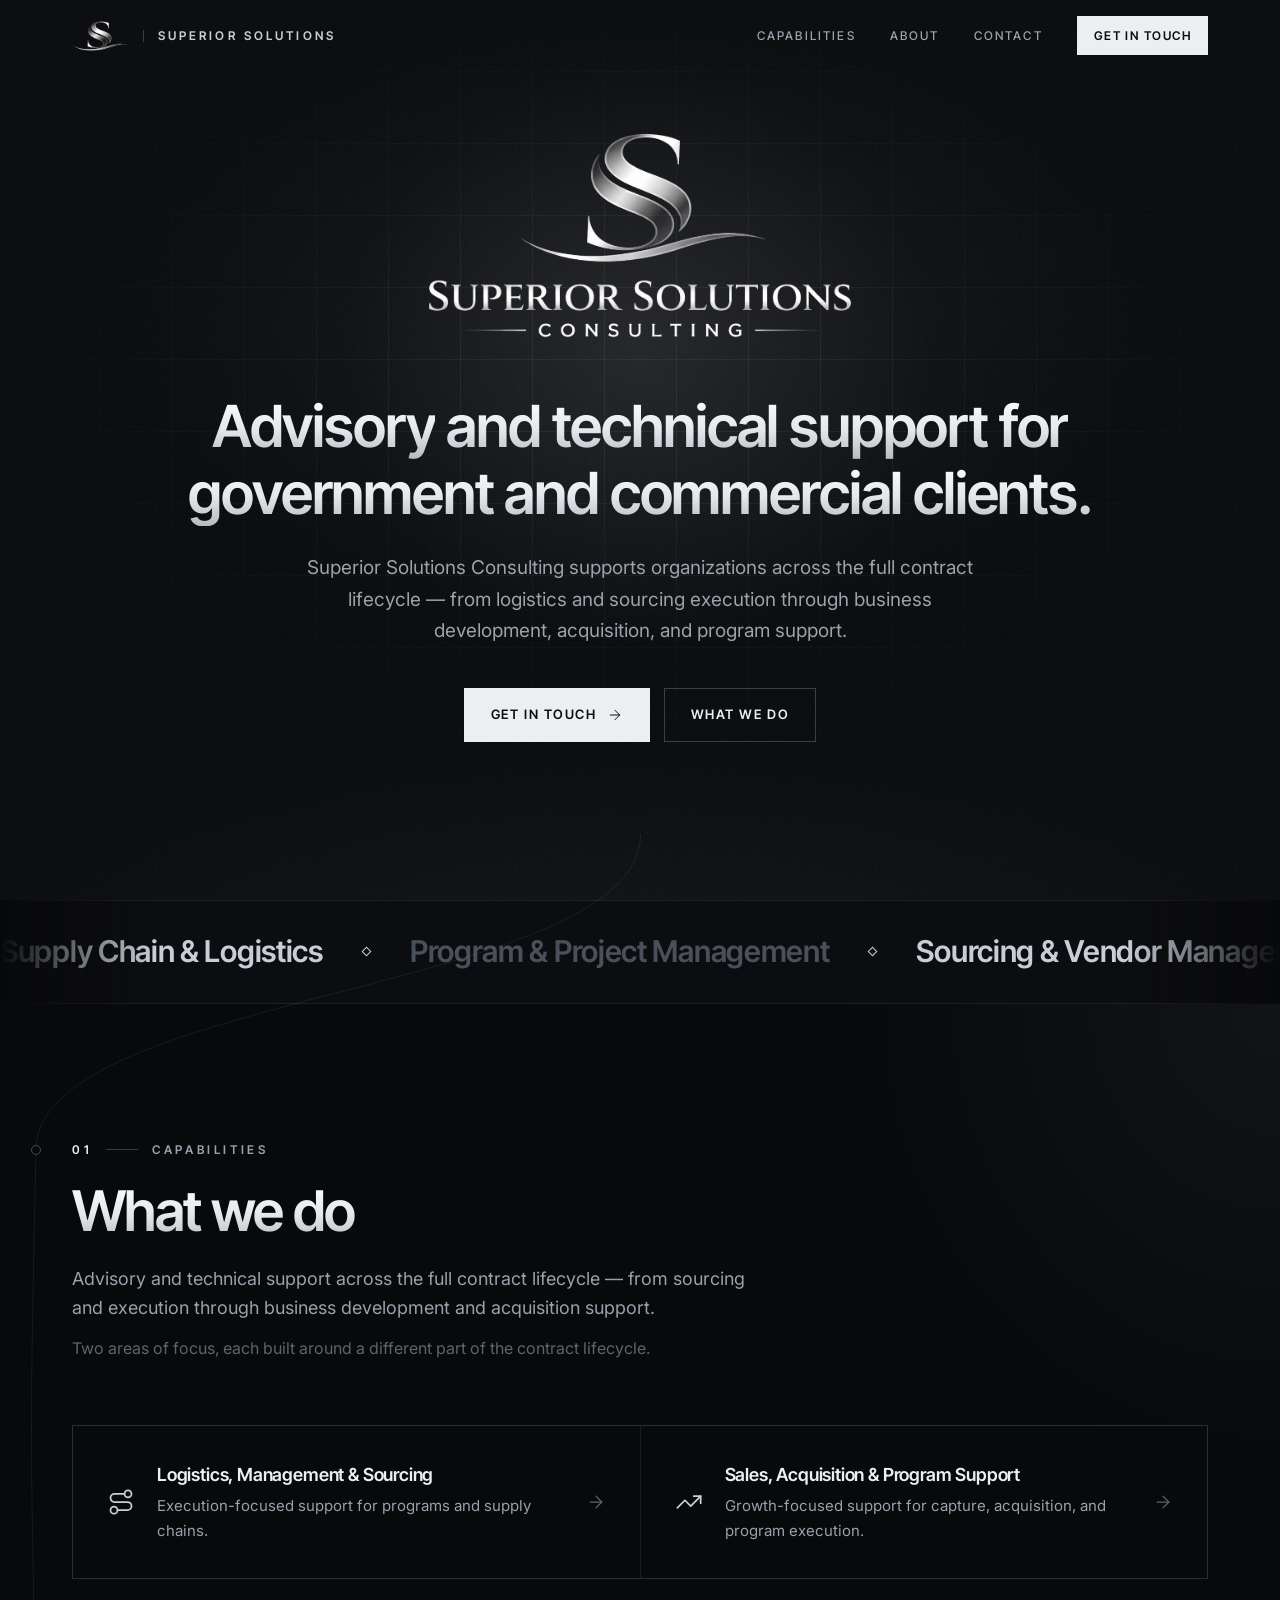
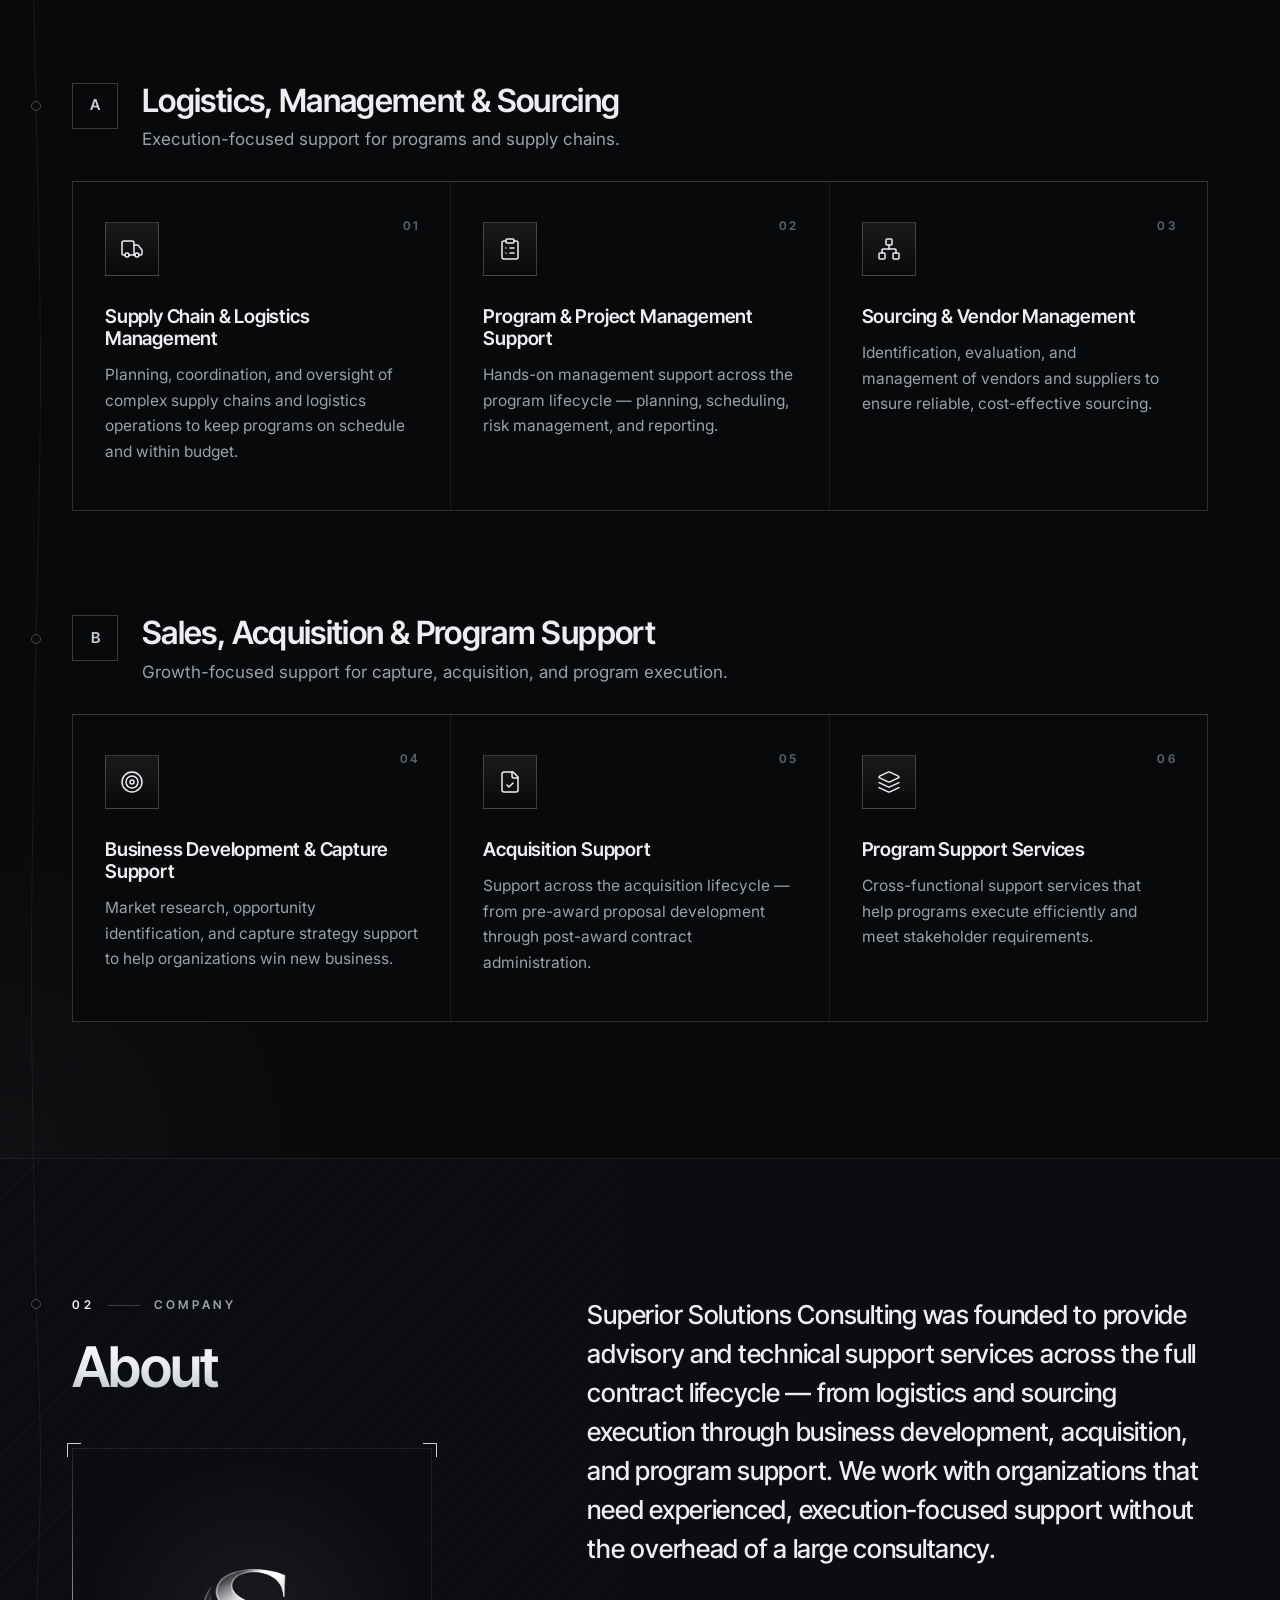
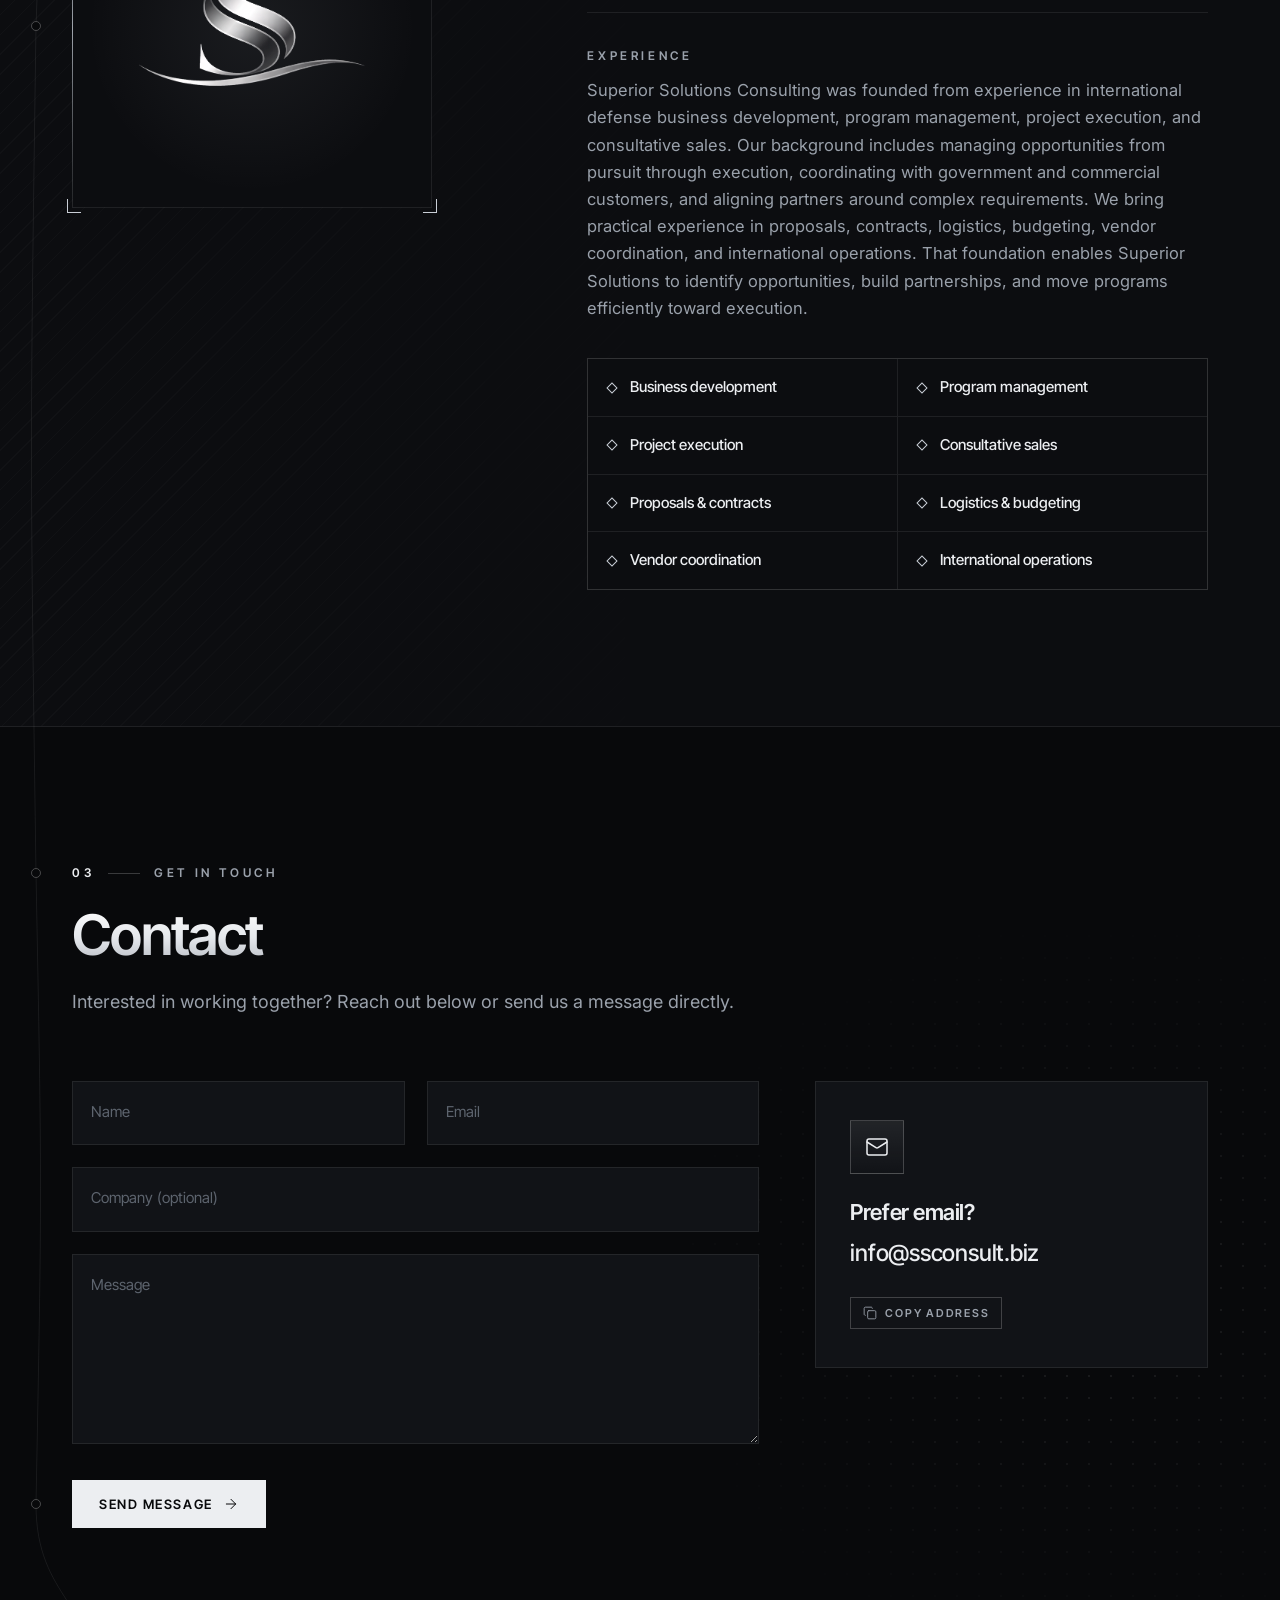
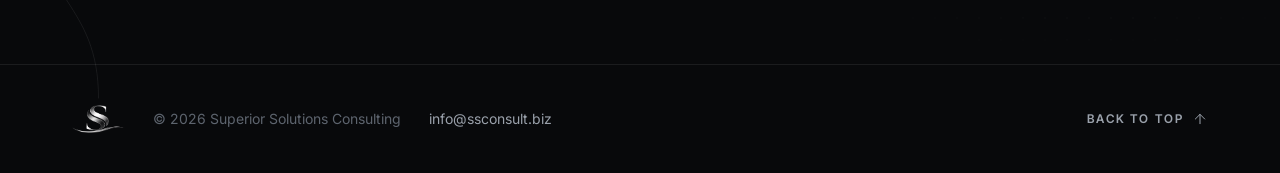
==== commit 86b35b2c: "Confirm contact form submissions on the page Send the form in the background and swap it for a match" ====
--- a/site/index.html
+++ b/site/index.html
@@ -252,7 +252,15 @@
         </div>
 
         <button class="btn" type="submit" data-node>Send message <svg class="icon"><use href="#i-arrow"/></svg></button>
+        <p class="form-error" role="alert" hidden>Something went wrong and your message wasn't sent. Please try again, or email <a href="mailto:info@ssconsult.biz">info@ssconsult.biz</a>.</p>
       </form>
+
+      <div class="form-success" tabindex="-1" hidden>
+        <span class="service-icon"><svg class="icon"><use href="#i-check"/></svg></span>
+        <h3 data-node>Message sent</h3>
+        <p>Thanks for reaching out. We'll get back to you soon.</p>
+        <button class="btn btn-ghost btn-small" type="button">Send another message</button>
+      </div>
 
       <aside class="contact-direct spot reveal" style="--d: 1">
         <span class="service-icon"><svg class="icon"><use href="#i-mail"/></svg></span>
--- a/site/css/style.css
+++ b/site/css/style.css
@@ -707,6 +707,22 @@
   box-shadow: 0 0 0 4px rgba(214, 220, 230, .06);
 }
 .contact-form .btn { align-self: flex-start; margin-top: 6px; }
+.contact-form .btn[disabled] { opacity: .6; cursor: wait; }
+.form-error { margin: 0; color: var(--muted); font-size: 15px; border-left: 2px solid var(--silver); padding-left: 14px; }
+.form-error a { color: var(--text); }
+/* Shown in place of the form after a successful send */
+.contact-form[hidden], .form-success[hidden] { display: none; }
+.form-success {
+  padding: 48px 40px;
+  border: 1px solid var(--line-strong);
+  background: var(--surface);
+  animation: success-in .6s var(--ease);
+}
+.form-success:focus { outline: none; }
+.form-success .service-icon { margin-bottom: 26px; }
+.form-success h3 { font-size: 28px; font-weight: 600; margin: 0 0 10px; }
+.form-success p { color: var(--muted); margin: 0 0 28px; }
+@keyframes success-in { from { opacity: 0; transform: translateY(12px); } }
 
 .contact-direct {
   padding: 38px 34px;
@@ -830,7 +846,7 @@
   html { scroll-behavior: auto; }
   .js .reveal, .js .hero h1 .w { opacity: 1; transform: none; filter: none; transition: none; }
   .js .service.reveal .icon, .js .contact-direct.reveal .service-icon .icon { stroke-dashoffset: 0; transition: none; }
-  .hero-logo, .emblem { animation: none; }
+  .hero-logo, .emblem, .form-success { animation: none; }
   /* Keep the service ticker moving (slower) so every item stays visible */
   .ticker-track { animation-duration: 80s; }
 }
